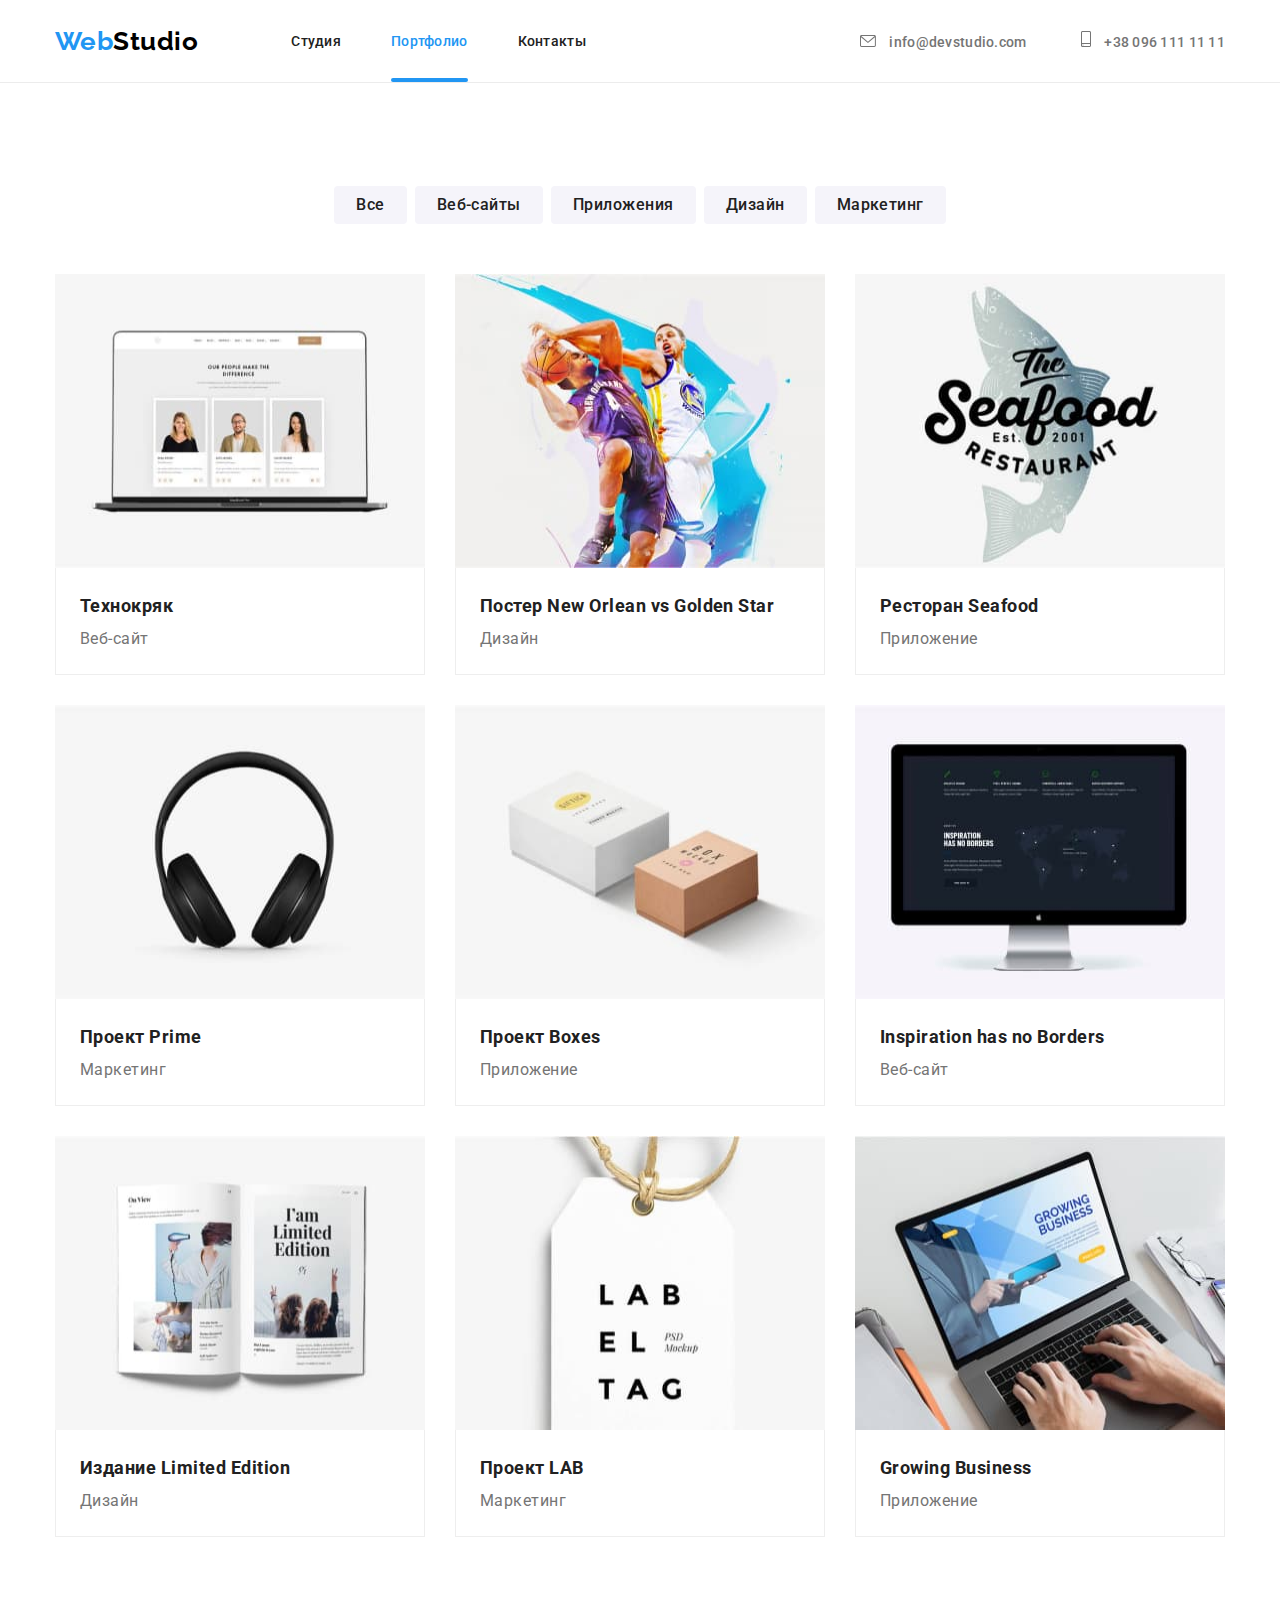
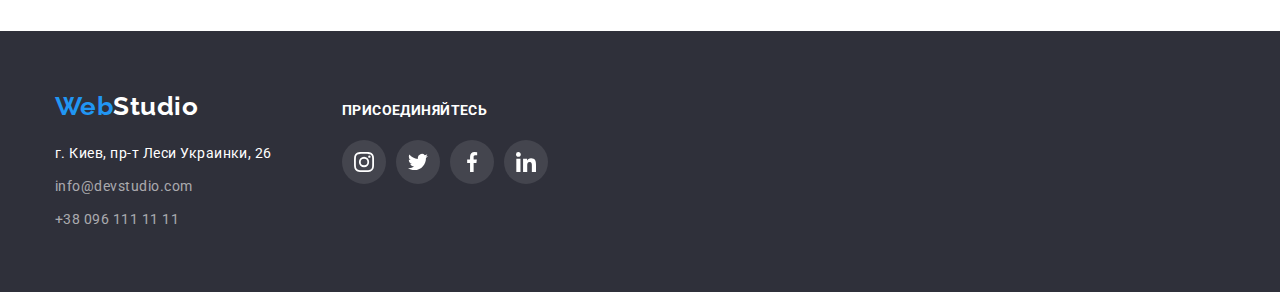
==== portfolio.html @ ac0df47e "add position and animation" ====
<!DOCTYPE html>
<html lang="ru">

<head>
    <meta charset="UTF-8">
    <meta name="viewport" content="width=device-width, initial-scale=1.0">
    <link href="https://fonts.googleapis.com/css2?family=Raleway:wght@700&family=Roboto:wght@400;500;700;900&display=swap"
        rel="stylesheet">
    <link rel="stylesheet" href="https://cdnjs.cloudflare.com/ajax/libs/modern-normalize/1.0.0/modern-normalize.min.css">
    <link rel="stylesheet" href="./css/styles.css">
    <title>WebStudio</title>
</head>

<body class="page">

    <header>
    
        <div class="container chapter">
            <nav class="info">
                <a href="/" class="logo logo-web">Web<span class="logo-studio">Studio</span></a>
    
                <ul class="site-nav list">
                    <li class="item"><a href="./index.html" class="link title">Студия</a></li>
                    <li class="item"><a href="./portfolio.html" class="link title current-page">Портфолио</a></li>
                    <li class="item"><a href="" class="link title">Контакты </a></li>
                </ul>
            </nav>
            <div class="address">
                <address class="contact">
                    <a href="mailto:info@devstudio.com" class="item link title">
                        <svg class="icon" width="16" height="12">
                            <use href="./image-webstudyo/sprite-optimize.svg#icon-envelope"></use>
                        </svg>
                        info@devstudio.com</a>
                    <a href="tel:+3809611  11111" class="item link title">
                        <svg class="icon" width="10" height="16">
                            <use href="./image-webstudyo/sprite-optimize.svg#icon-smartphone"></use>
                        </svg>
                        +38 096 111 11 11</a>
                </address>
            </div>
        </div>
    
    </header>

    <main>
        <section class="section border">
            <div class="container">
                <h1 class="visually-hidden title">Наши проекты</h1>
                <ul class="filters list section-title doing">
                    <li class="item"><button type="button" class="key">Все</button></li>
                    <li class="item"><button type="button" class="key">Веб-сайты</button></li>
                    <li class="item"><button type="button" class="key">Приложения</button></li>
                    <li class="item"><button type="button" class="key">Дизайн</button></li>
                    <li class="item"><button type="button" class="key">Маркетинг</button></li>
                </ul>
                <ul class="list works">
                    <li class="card">
                        <a href="" class="ref">
                            <div class="card-exposition">
                                <img src="./image-portfolio/img1.jpg" alt="Технокряк" width="370" height="294">
                                <div class="exposition">
                                    <p class="exposition-text">Технокряк это современная площадка распространения коронавируса. Компании используют эту
                                        платформу для цифрового шпионажа и атак на защищённые сервера конкурентов.</p>
                                </div>
                            </div>
                            <div class="topic">
                                <h2 class="name">Технокряк</h2>
                                <p class="type">Веб-сайт</p>
                            </div>
                        </a>
                    </li>
                    <li class="card">
                        <a href="" class="ref">
                            <div class="card-exposition">
                                <img src="./image-portfolio/img2.jpg" alt="Постер New Orlean vs Golden Star" width="370" height="294">
                                <div class="exposition">
                                    <p class="exposition-text">Технокряк это современная площадка распространения коронавируса. Компании используют эту
                                        платформу для цифрового шпионажа и атак на защищённые сервера конкурентов.</p>
                                </div>
                            </div>
                            <div class="topic">
                                <h2 class="name">Постер New Orlean vs Golden Star</h2>
                                <p class="type">Дизайн</p>
                            </div>                    
                        </a>
                    </li>
                    <li class="card">
                        <a href="" class="ref">
                            <div class="card-exposition">
                                <img src="./image-portfolio/img3.jpg" alt="Ресторан Seafood" width="370" height="294">
                                <div class="exposition">
                                    <p class="exposition-text">Технокряк это современная площадка распространения коронавируса. Компании используют эту
                                        платформу для цифрового шпионажа и атак на защищённые сервера конкурентов.</p>
                                </div>
                            </div>
                            <div class="topic">
                                <h2 class="name">Ресторан Seafood</h2>
                                <p class="type">Приложение</p>
                            </div>
                        </a>
                    </li>
                    <li class="card">
                        <a href="" class="ref">
                            <div class="card-exposition">
                                <img src="./image-portfolio/img4.jpg" alt="Проект Prime" width="370" height="294">
                                <div class="exposition">
                                    <p class="exposition-text">Технокряк это современная площадка распространения коронавируса. Компании используют эту
                                        платформу для цифрового шпионажа и атак на защищённые сервера конкурентов.</p>
                                </div>
                            </div>
                            <div class="topic">
                                <h2 class="name">Проект Prime</h2>
                                <p class="type">Маркетинг</p>
                            </div>
                        </a>
                    </li>
                    <li class="card">
                        <a href="" class="ref">
                            <div class="card-exposition">
                                <img src="./image-portfolio/img5.jpg" alt="Проект Boxes" width="370" height="294">
                                <div class="exposition">
                                    <p class="exposition-text">Технокряк это современная площадка распространения коронавируса. Компании используют эту
                                        платформу для цифрового шпионажа и атак на защищённые сервера конкурентов.</p>
                                </div>
                            </div>
                            <div class="topic">
                                <h2 class="name">Проект Boxes</h2>
                                <p class="type">Приложение</p>
                            </div>
                        </a>
                    </li>
                    <li class="card">
                        <a href="" class="ref">
                            <div class="card-exposition">
                                <img src="./image-portfolio/img6.jpg" alt="Inspiration has no Borders" width="370" height="294">
                                <div class="exposition">
                                    <p class="exposition-text">Технокряк это современная площадка распространения коронавируса. Компании используют эту
                                        платформу для цифрового шпионажа и атак на защищённые сервера конкурентов.</p>
                                </div>
                            </div>
                            <div class="topic">
                                <h2 class="name">Inspiration has no Borders</h2>
                                <p class="type">Веб-сайт</p>
                            </div>
                        </a>
                    </li>
                    <li class="card">
                        <a href="" class="ref">
                            <div class="card-exposition">
                                <img src="./image-portfolio/img7.jpg" alt="Издание Limited Edition" width="370" height="294">
                                <div class="exposition">
                                    <p class="exposition-text">Технокряк это современная площадка распространения коронавируса. Компании используют эту
                                        платформу для цифрового шпионажа и атак на защищённые сервера конкурентов.</p>
                                </div>
                            </div>
                            <div class="topic">
                                <h2 class="name">Издание Limited Edition</h2>
                                <p class="type">Дизайн</p>
                            </div>
                        </a>
                    </li>
                    <li class="card">
                        <a href="" class="ref">
                            <div class="card-exposition">
                                <img src="./image-portfolio/img8.jpg" alt="Проект LAB" width="370" height="294">
                                <div class="exposition">
                                    <p class="exposition-text">Технокряк это современная площадка распространения коронавируса. Компании используют эту
                                        платформу для цифрового шпионажа и атак на защищённые сервера конкурентов.</p>
                                </div>
                            </div>
                            <div class="topic">
                                <h2 class="name">Проект LAB</h2>
                                <p class="type">Маркетинг</p>
                            </div>
                        </a>
                    </li>
                    <li class="card">
                        <a href="" class="ref">
                            <div class="card-exposition">
                                <img src="./image-portfolio/img9.jpg" alt="Growing Business" width="370" height="294">
                                <div class="exposition">
                                    <p class="exposition-text">Технокряк это современная площадка распространения коронавируса. Компании используют эту
                                        платформу для цифрового шпионажа и атак на защищённые сервера конкурентов.</p>
                                </div>
                            </div>
                            <div class="topic">
                                <h2 class="name">Growing Business</h2>
                                <p class="type">Приложение</p>
                            </div>
                        </a>
                    </li>
                </ul>
            </div>
        </section>
    </main>


    <footer class="copyright">
        <div class="container company">
            <div class="info">
                <a href="/" class="logo logo-web">Web<span class="logo-studio">Studio</span></a>
    
                <address class="footer">
                    <span class="direction item">г. Киев, пр-т Леси Украинки, 26</span>
                    <a href="mailto:info@devstudio.com" class="contacts item">info@devstudio.com</a>
                    <a href="tel:+380961111111" class="contacts item">+38 096 111 11 11</a>
                </address>
            </div>
            <div class="social">
                <b class="title">присоединяйтесь</b>
                <ul class="social-blok list">
                    <li class="website">
                        <a href="#" class="footer-network">
                            <svg class="link" width="20" height="20">
                                <use href="./image-webstudyo/sprite-optimize.svg#icon-instagramgrey"></use>
                            </svg>
                        </a>
                    </li>
                    <li class="website">
                        <a href="#" class="footer-network">
                            <svg class="link" width="20" height="20">
                                <use href="./image-webstudyo/sprite-optimize.svg#icon-twittergrey"></use>
                            </svg>
                        </a>
                    </li>
                    <li class="website">
                        <a href="#" class="footer-network">
                            <svg class="slink" width="20" height="20">
                                <use href="./image-webstudyo/sprite-optimize.svg#icon-facebookgrey"></use>
                            </svg>
                        </a>
                    </li>
                    <li class="website">
                        <a href="#" class="footer-network">
                            <svg class="link" width="20" height="20">
                                <use href="./image-webstudyo/sprite-optimize.svg#icon-linkedingrey"></use>
                            </svg>
                        </a>
                    </li>
                </ul>
            </div>
        </div>
    </footer>

</body>

</html>
---- css/styles.css ----
/* common css */

:root {
  --basic-text-color: #757575;
  --secondary-text-color: #212121;
  --accent-color: #2196f3;
  --basic-bg-color: #ffffff;
  --secondary-bg-color: #2f303a;
}

body {
  background-color: var(--basic-bg-color);
  color: var(--basic-text-color);

  font-family: Roboto, sans-serif;
  letter-spacing: 0.03em;
}

ul {
  list-style: none;
}

.visually-hidden {
  position: absolute;
  width: 1px solid #c4c4c4;
  height: 1px solid #c4c4c4;
  margin: -1px solid #c4c4c4;
  border: 0;
  padding: 0;

  white-space: nowrap;
  clip-path: inset(100%);
  clip: rect(0 0 0 0);
  overflow: hidden;
}

.list {
  padding: 0;
  margin: 0;
}

.container {
  width: 1200px;
  padding-left: 15px;
  padding-right: 15px;
  margin-left: auto;
  margin-right: auto;
}

/* logo */

.logo {
  display: block;
  font-family: Raleway, sans-serif;
  font-weight: bold;
  font-size: 26px;
  line-height: 1.2;
}

.logo-web {
  color: var(--accent-color);
  text-decoration: none;
}

.logo-studio {
  color: black;
}

.copyright .logo-studio {
  color: var(--basic-bg-color);
}
/* header */

.chapter {
  display: flex;
  align-items: center;
}

.chapter .info {
  display: flex;
  align-items: center;
  justify-content: space-between;
}

.chapter .site-nav {
  display: flex;
  margin-left: 93px;
}

.site-nav .item:not(:last-child),
.contact .item:not(:last-child) {
  margin-right: 50px;
}

.site-nav .title {
  color: var(--secondary-text-color);

  font-weight: 500;
  font-size: 14px;
  line-height: 1.14;
  letter-spacing: 0.02em;

  transition: background-color 250ms cubic-bezier(0.4, 0, 0.2, 1);
}

.site-nav .title:hover,
.site-nav .title:focus {
  color: var(--accent-color);
}

.site-nav .link.current-page {
  color: var(--accent-color);
}

.site-nav .item {
  position: relative;
  padding-top: 32px;
  padding-bottom: 32px;
}

.current-page::after {
  position: absolute;
  left: 0;
  bottom: 0;
  content: "";
  display: block;
  width: 100%;
  height: 4px;

  background-color: var(--accent-color);
  border-radius: 2px;
}

.chapter .address {
  display: flex;
  margin-left: auto;
}

.contact .title {
  color: var(--basic-text-color);

  font-style: normal;
  font-weight: 500;
  font-size: 14px;
  line-height: 1.14;
  letter-spacing: 0.02em;

  transition: background-color 250ms cubic-bezier(0.4, 0, 0.2, 1);
}

.contact .title:hover,
.contact .title:focus {
  color: var(--accent-color);
}

.contact .icon {
  margin-right: 10px;
}

.link {
  text-decoration: none;
}

.copyright {
  display: block;
  background: var(--secondary-bg-color);
}

.company {
  display: flex;
  align-items: baseline;
}

.copyright .company {
  padding-top: 60px;
  padding-bottom: 60px;
}

.footer {
  display: flex;
  flex-direction: column;
  margin-top: 20px;
}

.footer .item:not(:last-child) {
  margin-bottom: 9px;
}

.footer .direction {
  color: var(--basic-bg-color);

  font-style: normal;
  font-weight: normal;
  font-size: 14px;
  line-height: 1.71;
}

.footer .contacts {
  color: rgba(255, 255, 255, 0.6);

  font-style: normal;
  font-weight: normal;
  font-size: 14px;
  line-height: 1.71;
  text-decoration: none;
}

.social {
  margin-left: 70px;
}

.social > .title {
  color: var(--basic-bg-color);

  font-style: normal;
  font-weight: bold;
  font-size: 14px;
  line-height: 1.14;
  letter-spacing: 0.03em;
  text-transform: uppercase;
}

.social-blok {
  display: flex;
  margin-top: 20px;
  width: 44px;
  height: 44px;
}

.footer-network {
  display: flex;
  justify-content: center;
  align-items: center;
  width: 44px;
  height: 44px;
  border-radius: 50%;
  background-color: rgba(255, 255, 255, 0.1);
  fill: #ffffff;

  transition: background-color 250ms cubic-bezier(0.4, 0, 0.2, 1);
}

.footer-network:hover {
  background-color: var(--accent-color);
}

/* css for index.html */

/* Герой */

.banner {
  display: flex;
  justify-content: center;
  align-items: center;
  width: auto;
  min-height: 600px;
  margin-right: auto;
  margin-left: auto;

  background: var(--secondary-bg-color);
  text-align: center;
}

.overlay {
  max-width: 1600px;
  height: 100%;
  margin-left: auto;
  margin-right: auto;
  outline: 1px solid #c4c4c4;
  background-color: darkgrey;
  background-image: linear-gradient(
      to right,
      rgba(47, 48, 58, 0.4),
      rgba(47, 48, 58, 0.4)
    ),
    url("../image-webstudyo/banner.jpg");
  background-repeat: no-repeat;
  background-position: center;
  background-size: cover;
}

.hero .title {
  margin-bottom: 30px;

  color: #ffffff;

  font-weight: 900;
  font-size: 44px;
  line-height: 1.36;
  letter-spacing: 0.06em;
  text-transform: uppercase;
}

.hero > .button {
  display: inline-block;
  padding: 10px 32px;

  color: var(--basic-bg-color);
  background-color: var(--accent-color);

  font-family: inherit;
  font-weight: bold;
  font-size: 16px;
  line-height: 1.8;
  letter-spacing: 0.06em;
  text-decoration: none;
  box-shadow: 0px 4px 4px rgba(0, 0, 0, 0.15);
  border-radius: 4px;
}

.backdrop {
  position: fixed;
  top: -165px;
  left: 0;

  width: 100%;
  height: 100%;

  background-color: rgba(0, 0, 0, 0.2);
  z-index: 1;
  opacity: 1;
  transition: opacity 250ms cubic-bezier(0.4, 0, 0.2, 1);
}

.backdrop.is-hidden {
  opacity: 0;
  pointer-events: none;
}

backdrop.is-hidden .modal {
  transform: translate(-50%, -50%) scale(0.8);
}

.modal {
  position: absolute;
  top: 50%;
  left: 50%;

  min-width: 528px;
  min-height: 581px;

  background-color: var(--basic-bg-color);
  box-shadow: 0px 1px 3px rgba(0, 0, 0, 0.12), 0px 1px 1px rgba(0, 0, 0, 0.14),
    0px 2px 1px rgba(0, 0, 0, 0.2);
  border-radius: 4px;

  transform: translate(-50%, -50%) scale(1);

  transition: transform 250ms cubic-bezier(0.4, 0, 0.2, 1);
}

.modal .button-close {
  position: absolute;
  right: 0;

  padding: 0;
  width: 30px;
  height: 30px;

  background-color: var(--basic-bg-color);
  border: 1px solid rgba(0, 0, 0, 0.1);
  border-radius: 50%;
  margin: 8px;
  cursor: pointer;
}

.button-icon {
  position: absolute;
  top: 50%;
  left: 50%;
  transform: translate(-50%, -50%);
}

/* section */

/*Наши принципы*/

.section {
  padding-top: 94px;
  padding-bottom: 94px;
}

.section-principles {
  padding-top: 94px;
}

.section-title {
  margin-top: 0;
  margin-bottom: 50px;

  color: var(--secondary-text-color);

  font-weight: bold;
  font-size: 36px;
  line-height: 1.17;
  text-align: center;
}

.section-title.doing {
  margin-bottom: 50px;
}

.feature {
  display: flex;
}

.description {
  width: 270px;
}

.feature .description:not(:last-child),
.works .pictures:not(:last-child),
.team-card .item:not(:last-child) {
  margin-right: 30px;
}

.icon {
  fill: currentColor;
}

.icon-svg {
  display: flex;
  justify-content: center;
  align-items: center;
  width: 270px;
  height: 120px;
  margin-bottom: 30px;
  background: #f5f4fa;
  border-radius: 4px;
}

.feature .title {
  margin-top: 0;
  margin-bottom: 10px;

  color: var(--secondary-text-color);

  font-weight: bold;
  font-size: 14px;
  line-height: 1.14;
  letter-spacing: 0.03em;
  text-transform: uppercase;
}

.feature .text {
  margin-top: 0;
  margin-bottom: 0;

  font-weight: normal;
  font-size: 14px;
  line-height: 1.71;
}

/*Наш продукт*/

.works .title {
  margin-top: 0;
  margin-bottom: 0;

  font-style: normal;
  font-weight: bold;
  font-size: 14px;
  line-height: 1.14;
  text-align: center;
  letter-spacing: 0.03em;
  text-transform: uppercase;

  color: #ffffff;
}

.works .label {
  position: absolute;
  right: 0;
  bottom: 0;

  display: flex;
  width: 370px;
  height: 70px;
  justify-content: center;
  align-items: center;

  background-image: linear-gradient(
    to right,
    rgba(47, 48, 58, 0.8),
    rgba(47, 48, 58, 0.8)
  );
}

.works .cover {
  position: relative;
}

/* Наша команда */

.team {
  background: #f5f4fa;
}

.team-card {
  display: flex;
}

.team-card .item {
  box-shadow: 0px 1px 3px rgba(0, 0, 0, 0.12), 0px 1px 1px rgba(0, 0, 0, 0.14),
    0px 2px 1px rgba(0, 0, 0, 0.2);
  border-radius: 0px 0px 4px 4px;
}

.item .bloc {
  padding-top: 30px;
  padding-bottom: 30px;
  text-align: center;

  background-color: var(--basic-bg-color);
}

.team-card .name {
  margin-top: 0;
  margin-bottom: 10px;

  font-style: normal;
  font-weight: 500;
  font-size: 16px;
  line-height: 1.19;
  letter-spacing: 0.03em;
  color: var(--secondary-text-color);
}

.team-card .position {
  margin-top: 0;
  margin-bottom: 16px;

  font-weight: normal;
  font-size: 16px;
  line-height: 1.19;
  letter-spacing: 0.03em;
}

.bloc .social {
  display: flex;
  justify-content: center;
  margin: 0;
  padding-right: 32px;
  padding-left: 32px;
}

.social-network {
  display: flex;
  justify-content: center;
  align-items: center;
  width: 44px;
  height: 44px;
  border-radius: 50%;
  color: #afb1b8;

  transition: background-color 250ms cubic-bezier(0.4, 0, 0.2, 1);
}

.social-network:hover,
.social-network:focus {
  background-color: var(--accent-color);
  color: #ffffff;
}

.social .website:not(:last-child) {
  margin-right: 10px;
}

/* Постоянные клиенты */

.brand {
  display: flex;
  justify-content: space-between;
}

.brand-link {
  display: flex;
  justify-content: center;
  align-items: center;
  width: 170px;
  height: 90px;
  border: 1px solid #afb1b8;
  border-radius: 4px;
  color: #afb1b8;

  transition: background-color 250ms cubic-bezier(0.4, 0, 0.2, 1);
}

.brand-link:hover,
.brand-link:focus {
  color: var(--accent-color);
  border-color: var(--accent-color);
}

.client {
  color: currentColor;
}

/* css for portfolio.html */

/* section */

.border {
  border-top: 1px solid #ececec;
}

.works .name {
  margin-top: 0;
  margin-bottom: 0;

  color: var(--secondary-text-color);

  font-family: Roboto;
  font-style: normal;
  font-weight: bold;
  font-size: 18px;
  line-height: 2;
}

.works .type {
  margin-top: 0;
  margin-bottom: 0;

  color: var(--basic-text-color);

  font-style: normal;
  font-weight: normal;
  font-size: 16px;
  line-height: 1.88;
}

.filters {
  display: flex;
  align-items: center;
  justify-content: center;
}

.key {
  padding: 5.95px 22px;
  border-radius: 4px;
  border: none;

  color: var(--secondary-text-color);
  background-color: #f5f4fa;

  font-family: inherit;
  font-weight: 500;
  font-size: 16px;
  line-height: 1.6;
  letter-spacing: 0.03em;
  text-transform: none;
  text-align: center;

  transition: background-color 250ms cubic-bezier(0.4, 0, 0.2, 1);
}

.filters .item:not(:last-child) {
  margin-right: 8px;
}

.key:hover,
.key:focus {
  background: var(--accent-color);
  color: #ffffff;
}

.works {
  display: flex;
  flex-wrap: wrap;
}

img {
  display: block;
  max-width: 100%;
  max-height: 100%;
}

.card {
  width: 370px;
  margin-right: 30px;
  margin-bottom: 30px;
}

.card:nth-child(3n) {
  margin-right: 0;
}

.card:nth-last-child(-n + 3) {
  margin-bottom: 0;
}

.ref {
  text-decoration: none;
}

.ref:hover,
.ref:focus {
  display: block;
  box-shadow: 0px 1px 1px rgba(0, 0, 0, 0.12), 0px 4px 4px rgba(0, 0, 0, 0.06),
    1px 4px 6px rgba(0, 0, 0, 0.16);
}

.card .topic {
  padding: 20px 24px;
  border-right: 1px solid #eeeeee;
  border-bottom: 1px solid #eeeeee;
  border-left: 1px solid #eeeeee;
}

.card-exposition {
  position: relative;
  overflow: hidden;
}

.exposition-text {
  margin-top: 0;
  margin-bottom: 0;
  padding: 63px 24px;

  font-style: normal;
  font-weight: normal;
  font-size: 18px;
  line-height: 1.56;
  letter-spacing: 0.03em;

  color: #ffffff;
}

.exposition {
  position: absolute;
  left: 0;
  bottom: 0;

  width: 100%;
  height: 100%;

  background-color: rgba(33, 150, 243, 0.9);
  transform: translateY(100%);
  transition: transform 250ms cubic-bezier(0.4, 0, 0.2, 1);
}

.card:hover .exposition,
.card:focus .exposition {
  transform: translateY(0);
}
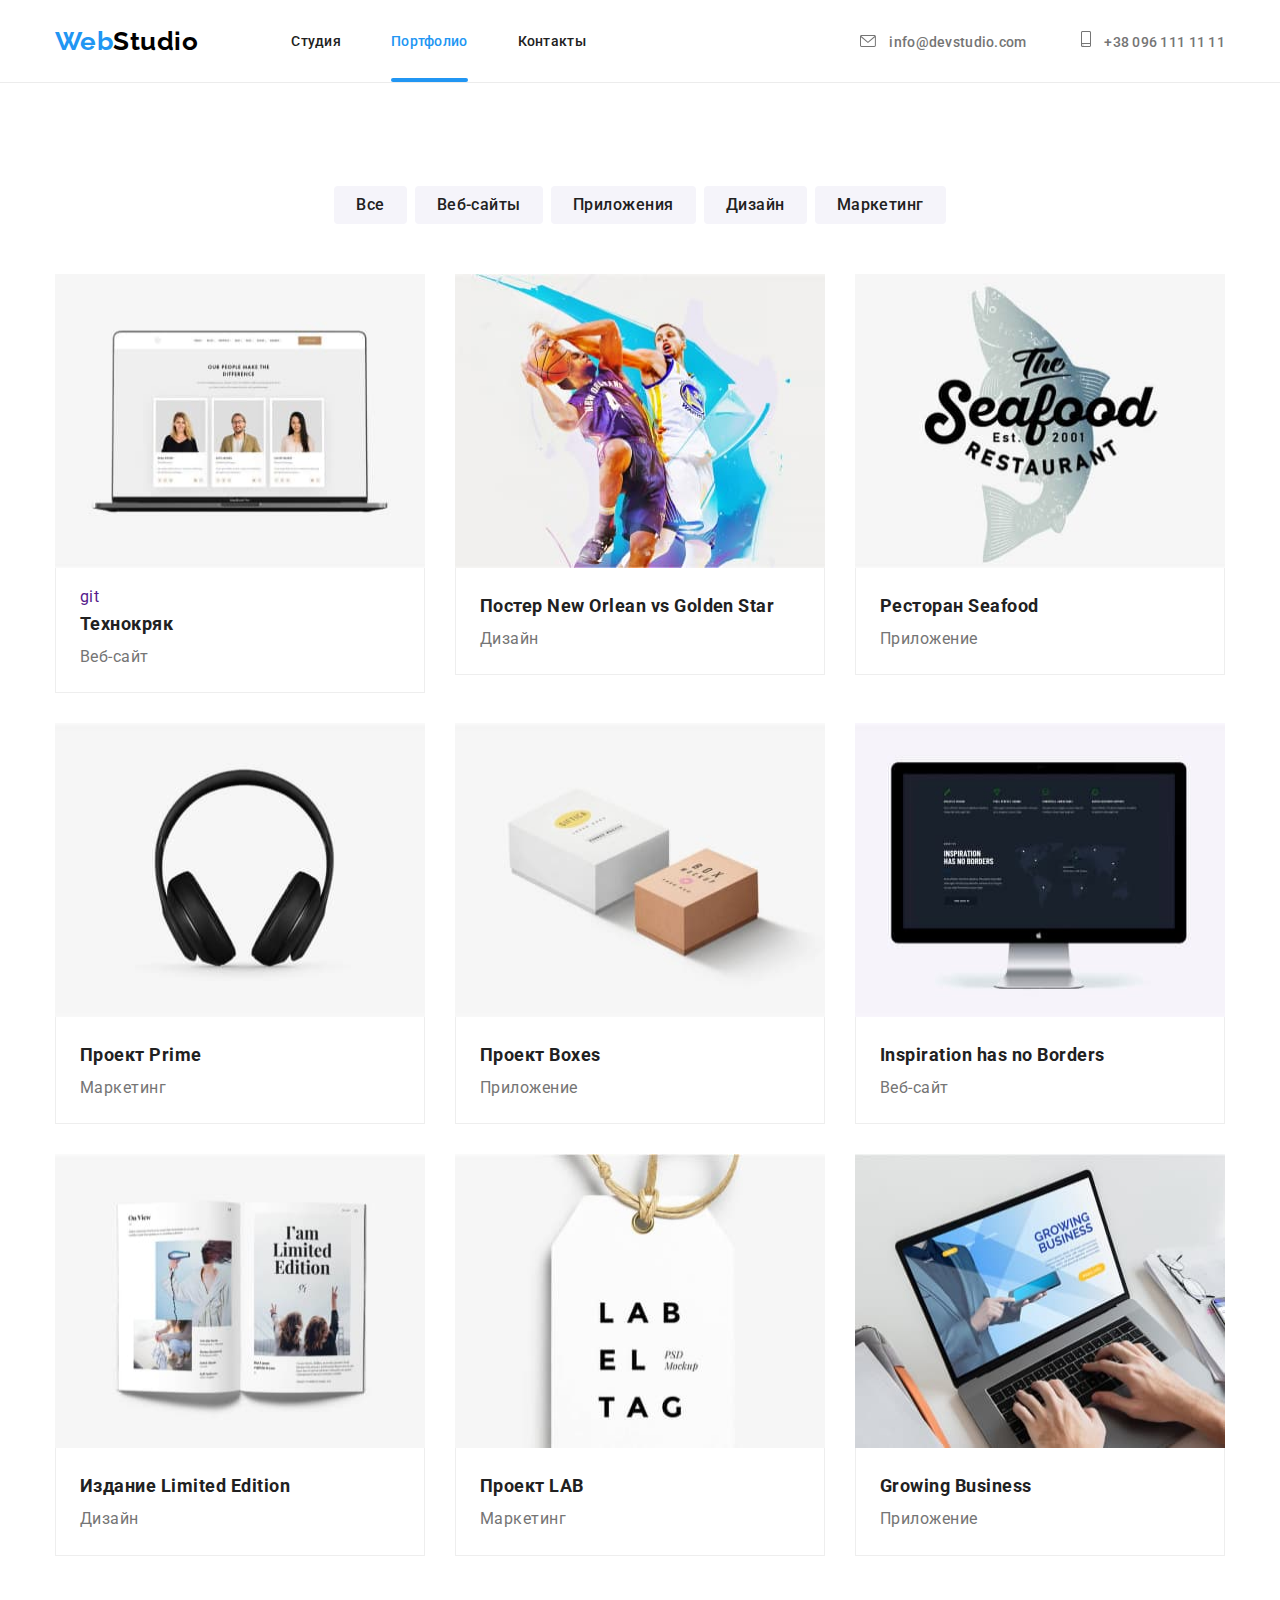
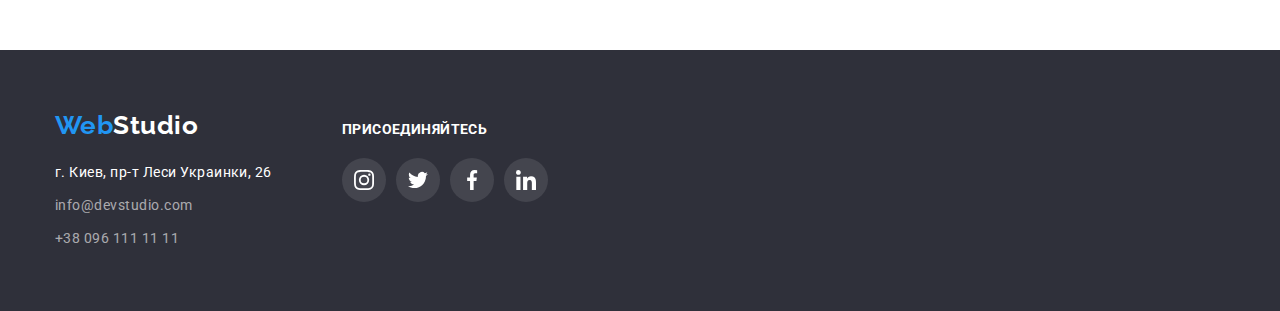
==== commit 1ddd7d02: "fixed animation" ====
--- a/portfolio.html
+++ b/portfolio.html
@@ -62,9 +62,9 @@
                                 <div class="exposition">
                                     <p class="exposition-text">Технокряк это современная площадка распространения коронавируса. Компании используют эту
                                         платформу для цифрового шпионажа и атак на защищённые сервера конкурентов.</p>
-                                </div>
-                            </div>
-                            <div class="topic">
+                                </div>7
+                            </div>
+                            <div class="topic">git
                                 <h2 class="name">Технокряк</h2>
                                 <p class="type">Веб-сайт</p>
                             </div>
--- a/css/styles.css
+++ b/css/styles.css
@@ -100,7 +100,7 @@
   line-height: 1.14;
   letter-spacing: 0.02em;
 
-  transition: background-color 250ms cubic-bezier(0.4, 0, 0.2, 1);
+  transition: color 250ms cubic-bezier(0.4, 0, 0.2, 1);
 }
 
 .site-nav .title:hover,
@@ -145,7 +145,7 @@
   line-height: 1.14;
   letter-spacing: 0.02em;
 
-  transition: background-color 250ms cubic-bezier(0.4, 0, 0.2, 1);
+  transition: color 250ms cubic-bezier(0.4, 0, 0.2, 1);
 }
 
 .contact .title:hover,
@@ -237,10 +237,11 @@
   background-color: rgba(255, 255, 255, 0.1);
   fill: #ffffff;
 
-  transition: background-color 250ms cubic-bezier(0.4, 0, 0.2, 1);
-}
-
-.footer-network:hover {
+  transition: color 250ms cubic-bezier(0.4, 0, 0.2, 1);
+}
+
+.footer-network:hover,
+.footer-network:focus {
   background-color: var(--accent-color);
 }
 
@@ -252,8 +253,8 @@
   display: flex;
   justify-content: center;
   align-items: center;
-  width: auto;
-  min-height: 600px;
+  width: 100%;
+  height: 100%;
   margin-right: auto;
   margin-left: auto;
 
@@ -263,7 +264,7 @@
 
 .overlay {
   max-width: 1600px;
-  height: 100%;
+  height: 600px;
   margin-left: auto;
   margin-right: auto;
   outline: 1px solid #c4c4c4;
@@ -310,7 +311,7 @@
 
 .backdrop {
   position: fixed;
-  top: -165px;
+  top: 0;
   left: 0;
 
   width: 100%;
@@ -553,7 +554,7 @@
   border-radius: 50%;
   color: #afb1b8;
 
-  transition: background-color 250ms cubic-bezier(0.4, 0, 0.2, 1);
+  transition: color 250ms cubic-bezier(0.4, 0, 0.2, 1);
 }
 
 .social-network:hover,
@@ -583,7 +584,7 @@
   border-radius: 4px;
   color: #afb1b8;
 
-  transition: background-color 250ms cubic-bezier(0.4, 0, 0.2, 1);
+  transition: color 250ms cubic-bezier(0.4, 0, 0.2, 1);
 }
 
 .brand-link:hover,
@@ -650,8 +651,9 @@
   letter-spacing: 0.03em;
   text-transform: none;
   text-align: center;
-
-  transition: background-color 250ms cubic-bezier(0.4, 0, 0.2, 1);
+  cursor: pointer;
+
+  transition: color 250ms cubic-bezier(0.4, 0, 0.2, 1);
 }
 
 .filters .item:not(:last-child) {
@@ -693,9 +695,8 @@
   text-decoration: none;
 }
 
-.ref:hover,
-.ref:focus {
-  display: block;
+.card:hover,
+.card:focus {
   box-shadow: 0px 1px 1px rgba(0, 0, 0, 0.12), 0px 4px 4px rgba(0, 0, 0, 0.06),
     1px 4px 6px rgba(0, 0, 0, 0.16);
 }
@@ -709,6 +710,8 @@
 
 .card-exposition {
   position: relative;
+  width: 370px;
+  height: 294px;
   overflow: hidden;
 }
 
@@ -739,7 +742,7 @@
   transition: transform 250ms cubic-bezier(0.4, 0, 0.2, 1);
 }
 
-.card:hover .exposition,
-.card:focus .exposition {
+.ref:hover .exposition,
+.ref:focus .exposition {
   transform: translateY(0);
 }
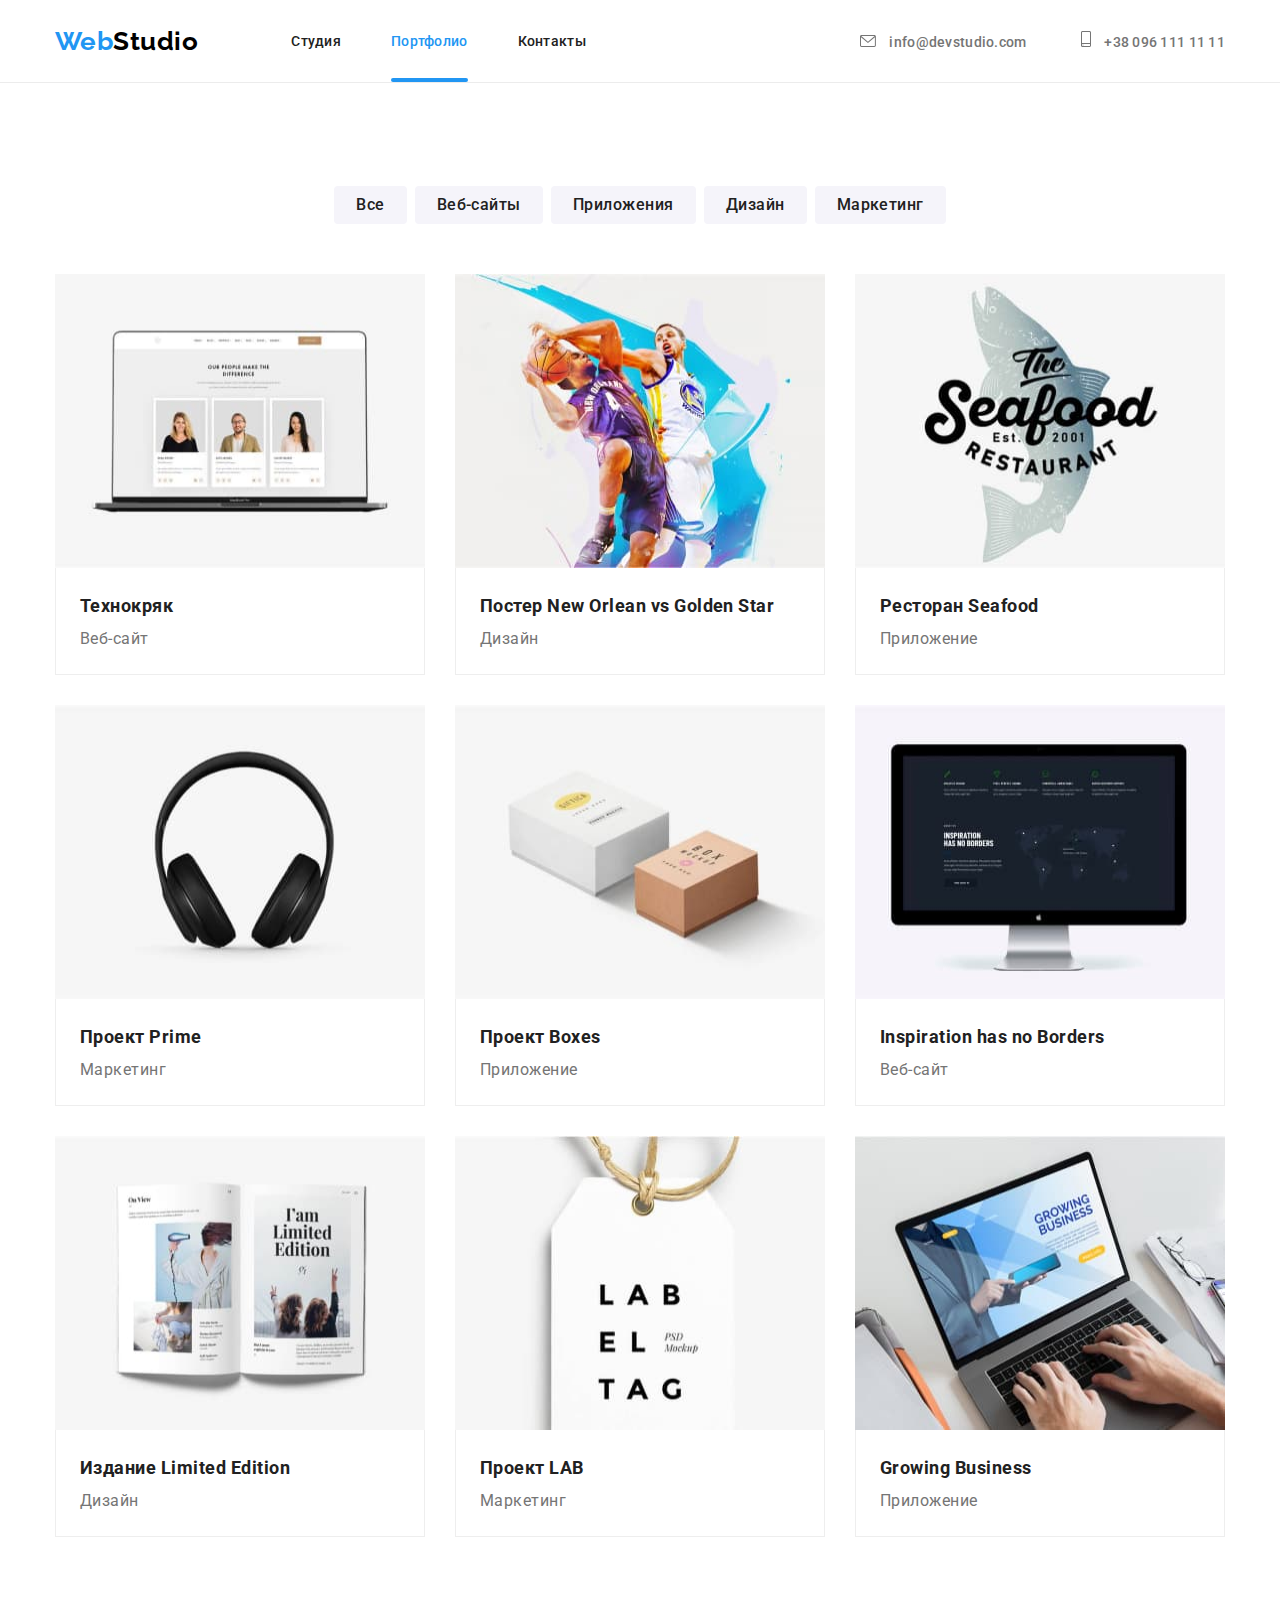
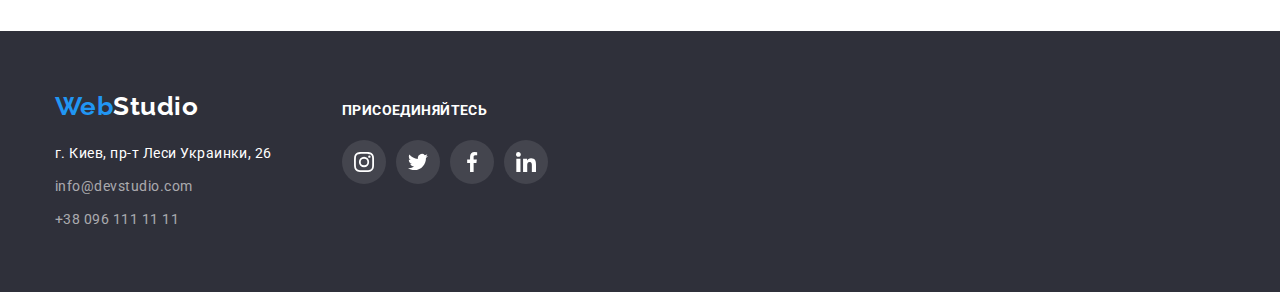
==== commit 4c46f5c5: "fixed file" ====
--- a/portfolio.html
+++ b/portfolio.html
@@ -64,7 +64,7 @@
                                         платформу для цифрового шпионажа и атак на защищённые сервера конкурентов.</p>
                                 </div>7
                             </div>
-                            <div class="topic">git
+                            <div class="topic">
                                 <h2 class="name">Технокряк</h2>
                                 <p class="type">Веб-сайт</p>
                             </div>
--- a/css/styles.css
+++ b/css/styles.css
@@ -701,6 +701,12 @@
     1px 4px 6px rgba(0, 0, 0, 0.16);
 }
 
+.ref:hover,
+.ref:focus {
+  box-shadow: 0px 1px 1px rgba(0, 0, 0, 0.12), 0px 4px 4px rgba(0, 0, 0, 0.06),
+    1px 4px 6px rgba(0, 0, 0, 0.16);
+}
+
 .card .topic {
   padding: 20px 24px;
   border-right: 1px solid #eeeeee;
